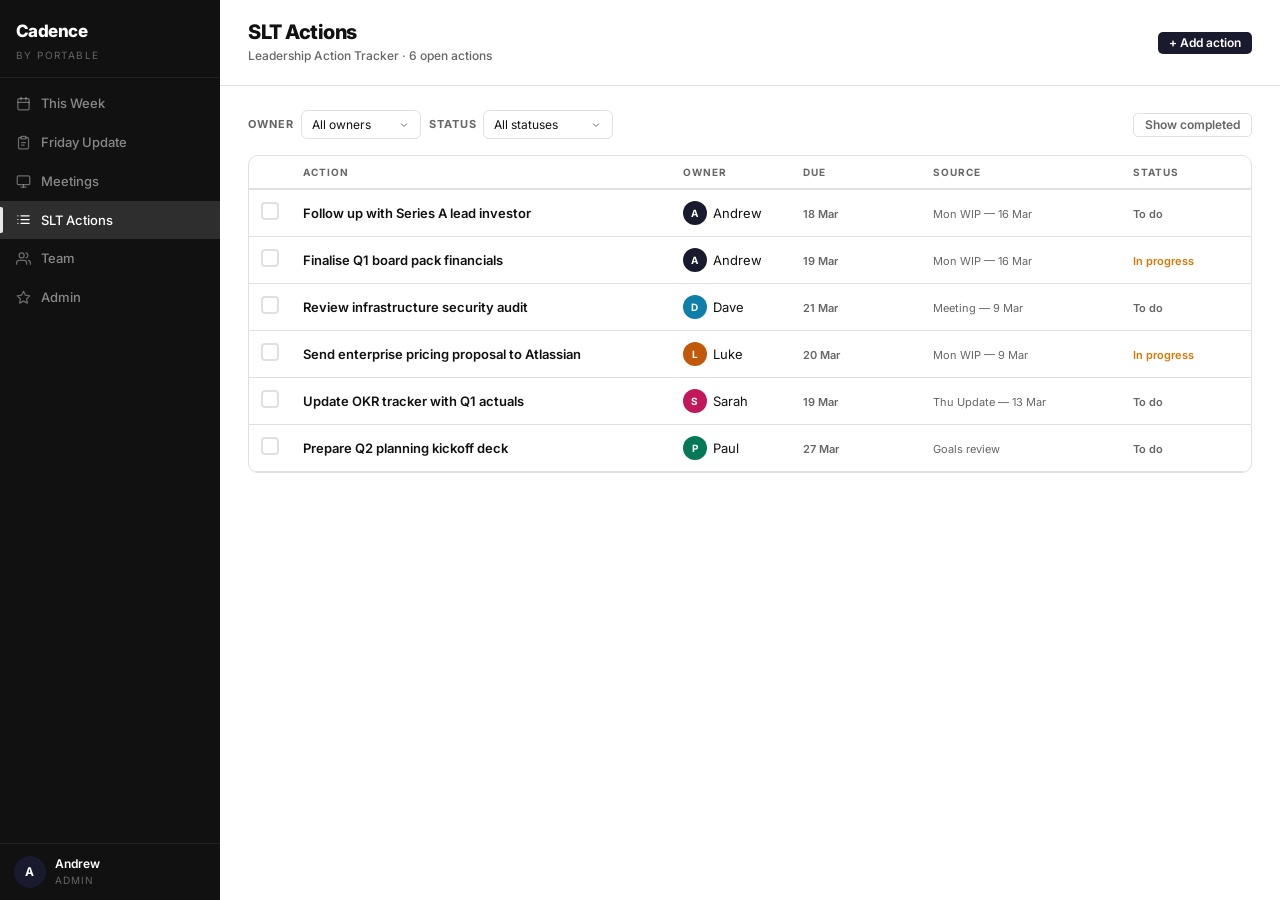
==== actions.html @ b06bafb5 "Initial commit — Cadence by Portable prototype Navigation, This Week, Friday Update, Meetings, SLT A" ====
<!DOCTYPE html>
<html lang="en">
<head>
  <meta charset="UTF-8">
  <meta name="viewport" content="width=device-width, initial-scale=1.0">
  <title>SLT Actions — Cadence</title>
  <link rel="stylesheet" href="styles.css">
</head>
<body>
<div class="app">
  <main class="main-content">
    <div class="page-header">
      <div>
        <h1>SLT Actions</h1>
        <div class="header-sub" id="actions-header-sub">Leadership Action Tracker &nbsp;·&nbsp; 6 open actions</div>
      </div>
      <div class="flex items-center gap-8">
        <button class="btn btn-primary btn-sm" onclick="openModal('add-action-modal')">+ Add action</button>
      </div>
    </div>

    <div class="page-body">

      <!-- Filters -->
      <div class="flex items-center gap-8 mb-16">
        <div class="flex items-center gap-6">
          <span style="font-size:11px;font-weight:700;text-transform:uppercase;letter-spacing:.1em;color:var(--mid)">Owner</span>
          <select class="form-input form-select form-input-sm" id="filter-owner" onchange="applyFilters()" style="width:auto;min-width:120px">
            <option value="">All owners</option>
            <option>Andrew</option>
            <option>Luke</option>
            <option>Dave</option>
            <option>Sarah</option>
            <option>Paul</option>
          </select>
        </div>
        <div class="flex items-center gap-6">
          <span style="font-size:11px;font-weight:700;text-transform:uppercase;letter-spacing:.1em;color:var(--mid)">Status</span>
          <select class="form-input form-select form-input-sm" id="filter-status" onchange="applyFilters()" style="width:auto;min-width:130px">
            <option value="">All statuses</option>
            <option value="todo">To do</option>
            <option value="progress">In progress</option>
            <option value="done">Done</option>
          </select>
        </div>
        <div style="flex:1"></div>
        <button class="btn btn-ghost btn-sm" id="btn-show-done" onclick="toggleShowDone()">Show completed</button>
      </div>

      <!-- Actions table -->
      <div class="card" style="padding:0;overflow:hidden">
        <table class="action-table" id="actions-table">
          <thead>
            <tr>
              <th style="width:4%"></th>
              <th style="width:38%">Action</th>
              <th style="width:12%">Owner</th>
              <th style="width:13%">Due</th>
              <th style="width:20%">Source</th>
              <th style="width:13%">Status</th>
            </tr>
          </thead>
          <tbody id="actions-tbody">
          </tbody>
        </table>
      </div>

    </div>
  </main>
</div>

<!-- Add action modal -->
<div class="modal-overlay" id="add-action-modal">
  <div class="modal">
    <div class="modal-header">
      <div><h2>Add action</h2></div>
      <button class="modal-close" onclick="closeModal('add-action-modal')">×</button>
    </div>
    <div class="modal-body">
      <div class="form-group">
        <label class="form-label">Action</label>
        <input type="text" class="form-input" id="new-action-title" placeholder="What needs to be done?">
      </div>
      <div class="flex gap-12">
        <div class="form-group flex-1">
          <label class="form-label">Owner</label>
          <select class="form-input form-select" id="new-action-owner">
            <option>Andrew</option>
            <option>Luke</option>
            <option>Dave</option>
            <option>Sarah</option>
            <option>Paul</option>
          </select>
        </div>
        <div class="form-group flex-1">
          <label class="form-label">Due date</label>
          <input type="text" class="form-input" id="new-action-due" placeholder="e.g. 20 Mar">
        </div>
      </div>
      <div class="form-group mb-0">
        <label class="form-label">Source (optional)</label>
        <input type="text" class="form-input" id="new-action-source" placeholder="e.g. Mon WIP — 16 Mar, or leave blank">
      </div>
    </div>
    <div class="modal-footer">
      <button class="btn btn-ghost btn-sm" onclick="closeModal('add-action-modal')">Cancel</button>
      <button class="btn btn-primary btn-sm" onclick="addAction()">Add action</button>
    </div>
  </div>
</div>

<script src="nav.js"></script>
<script>

// ── DATA ──────────────────────────────────────────────────────
let ACTIONS = [
  { id: 1, title: 'Follow up with Series A lead investor',      owner: 'Andrew', due: '18 Mar', source: 'Mon WIP — 16 Mar',     status: 'todo' },
  { id: 2, title: 'Finalise Q1 board pack financials',          owner: 'Andrew', due: '19 Mar', source: 'Mon WIP — 16 Mar',     status: 'progress' },
  { id: 3, title: 'Review infrastructure security audit',       owner: 'Dave',   due: '21 Mar', source: 'Meeting — 9 Mar',      status: 'todo' },
  { id: 4, title: 'Send enterprise pricing proposal to Atlassian', owner: 'Luke', due: '20 Mar', source: 'Mon WIP — 9 Mar',   status: 'progress' },
  { id: 5, title: 'Update OKR tracker with Q1 actuals',         owner: 'Sarah',  due: '19 Mar', source: 'Thu Update — 13 Mar',  status: 'todo' },
  { id: 6, title: 'Prepare Q2 planning kickoff deck',           owner: 'Paul',   due: '27 Mar', source: 'Goals review',         status: 'todo' },
  { id: 7, title: 'Complete sprint planning documentation',     owner: 'Dave',   due: '14 Mar', source: 'Mon WIP — 9 Mar',      status: 'done' },
  { id: 8, title: 'Send investor update email',                 owner: 'Andrew', due: '13 Mar', source: 'Mon WIP — 9 Mar',      status: 'done' },
];
let nextId = 9;
let showDone = false;

// ── RENDER ────────────────────────────────────────────────────
function renderActions() {
  const ownerFilter  = document.getElementById('filter-owner').value;
  const statusFilter = document.getElementById('filter-status').value;

  const rows = ACTIONS.filter(a => {
    if (!showDone && a.status === 'done') return false;
    if (ownerFilter  && a.owner !== ownerFilter)   return false;
    if (statusFilter && a.status !== statusFilter) return false;
    return true;
  });

  const tbody = document.getElementById('actions-tbody');
  if (rows.length === 0) {
    tbody.innerHTML = `<tr><td colspan="5" style="padding:28px;text-align:center;color:var(--mid);font-size:13px">No actions match your filters.</td></tr>`;
    return;
  }

  tbody.innerHTML = rows.map(a => {
    const isDone  = a.status === 'done';
    const isOverdue = !isDone && isOverdueDate(a.due);
    const statusLabel = a.status === 'progress' ? 'In progress' : isDone ? 'Done' : 'To do';
    const statusClass = a.status === 'progress' ? 'at-inprogress' : isDone ? 'at-done' : 'at-todo';
    return `<tr class="${isDone ? 'at-row-done' : ''}" id="arow-${a.id}">
      <td style="text-align:center">
        <button class="action-check-btn${isDone ? ' checked' : ''}" onclick="completeAction(${a.id})" title="${isDone ? 'Mark as open' : 'Mark as done'}">
          ${isDone ? '<svg width="11" height="11" viewBox="0 0 24 24" fill="none" stroke="currentColor" stroke-width="3"><polyline points="20 6 9 17 4 12"/></svg>' : ''}
        </button>
      </td>
      <td><span class="at-action${isDone ? ' at-done-text' : ''}">${a.title}</span></td>
      <td><div class="flex items-center gap-6"><div class="avatar avatar-sm avatar-${a.owner.toLowerCase()}">${a.owner[0]}</div><span style="font-size:13px">${a.owner}</span></div></td>
      <td><span class="at-due${isOverdue ? ' overdue' : ''}">${a.due}</span></td>
      <td><span class="at-source">${a.source || '—'}</span></td>
      <td><span class="at-status ${statusClass}">${statusLabel}</span></td>
    </tr>`;
  }).join('');

  const openCount = ACTIONS.filter(a => a.status !== 'done').length;
  document.getElementById('actions-header-sub').textContent = `Leadership Action Tracker · ${openCount} open action${openCount === 1 ? '' : 's'}`;
}

function isOverdueDate(due) {
  if (!due) return false;
  const months = { Jan:0,Feb:1,Mar:2,Apr:3,May:4,Jun:5,Jul:6,Aug:7,Sep:8,Oct:9,Nov:10,Dec:11 };
  const parts = due.trim().split(' ');
  if (parts.length < 2) return false;
  const d = parseInt(parts[0]);
  const m = months[parts[1]];
  if (isNaN(d) || m === undefined) return false;
  const today = new Date(2026, 2, 16); // hardcoded demo date
  const dueDate = new Date(2026, m, d);
  return dueDate < today;
}

function completeAction(id) {
  const a = ACTIONS.find(x => x.id === id);
  if (!a) return;
  a.status = a.status === 'done' ? 'todo' : 'done';
  renderActions();
}

function applyFilters() { renderActions(); }

function toggleShowDone() {
  showDone = !showDone;
  const btn = document.getElementById('btn-show-done');
  btn.textContent = showDone ? 'Hide completed' : 'Show completed';
  renderActions();
}

function addAction() {
  const title  = document.getElementById('new-action-title').value.trim();
  const owner  = document.getElementById('new-action-owner').value;
  const due    = document.getElementById('new-action-due').value.trim();
  const source = document.getElementById('new-action-source').value.trim();
  if (!title) return;
  ACTIONS.unshift({ id: nextId++, title, owner, due: due || '—', source, status: 'todo' });
  closeModal('add-action-modal');
  document.getElementById('new-action-title').value = '';
  document.getElementById('new-action-due').value = '';
  document.getElementById('new-action-source').value = '';
  renderActions();
}

// Init
renderActions();

</script>
</body>
</html>
---- styles.css ----
/* ============================================================
   Cadence — Portable Leadership Tool
   Design System: Portable Brand
   ============================================================ */

@import url('https://fonts.googleapis.com/css2?family=Inter:ital,opsz,wght@0,14..32,300;0,14..32,400;0,14..32,500;0,14..32,600;0,14..32,700;0,14..32,800;0,14..32,900;1,14..32,400&family=Space+Mono:wght@400;700&display=swap');

/* ========================
   1. VARIABLES
   ======================== */
:root {
  /* Monochromatic palette (v1.1) */
  --black:      #111111;
  --dark:       #222222;
  --mid:        #666666;
  --light:      #999999;
  --border:     #E0E0E0;
  --bg:         #F7F7F7;
  --white:      #FFFFFF;
  --accent:     #1A1A2E;
  --green:      #2D6A4F;
  --red:        #C0392B;

  /* Legacy aliases for compatibility */
  --purple:     #1A1A2E;
  --purple-mid: #F0F0F0;
  --lime:       #E8E8E8;
  --lime-light: #F7F7F7;
  --card-bg:    #FFFFFF;
  --tag-bg:     #F2F2F2;

  --sidebar-w:  220px;
  --radius:     10px;
  --radius-sm:  6px;
  --shadow:     0 1px 3px rgba(0,0,0,0.07), 0 1px 2px rgba(0,0,0,0.04);
  --shadow-md:  0 4px 16px rgba(0,0,0,0.12);
}

/* ========================
   2. RESET & BASE
   ======================== */
*, *::before, *::after { box-sizing: border-box; margin: 0; padding: 0; }
html { font-size: 14px; }
body {
  font-family: 'Inter', -apple-system, BlinkMacSystemFont, sans-serif;
  color: var(--black);
  background: #FFFFFF;
  line-height: 1.6;
  -webkit-font-smoothing: antialiased;
}
a { color: inherit; text-decoration: none; }
button { cursor: pointer; font-family: inherit; border: none; background: none; }
input, textarea, select { font-family: inherit; font-size: inherit; }
ul, ol { list-style: none; }

/* ========================
   3. APP LAYOUT
   ======================== */
.app {
  display: flex;
  min-height: 100vh;
}
.main-content {
  flex: 1;
  margin-left: var(--sidebar-w);
  min-height: 100vh;
  display: flex;
  flex-direction: column;
}
.page-header {
  background: var(--white);
  border-bottom: 1px solid var(--border);
  padding: 20px 28px;
  display: flex;
  align-items: center;
  justify-content: space-between;
  gap: 16px;
  flex-wrap: wrap;
  position: sticky;
  top: 0;
  z-index: 100;
}
.page-header h1 {
  font-size: 20px;
  font-weight: 800;
  letter-spacing: -0.025em;
  color: var(--black);
  line-height: 1.2;
}
.page-header .header-sub {
  font-size: 12px;
  color: var(--mid);
  font-weight: 500;
  margin-top: 2px;
}
.page-body {
  padding: 24px 28px;
  flex: 1;
}

/* ========================
   4. SIDEBAR NAV
   ======================== */
.sidebar {
  width: var(--sidebar-w);
  background: var(--black);
  position: fixed;
  top: 0;
  left: 0;
  height: 100vh;
  display: flex;
  flex-direction: column;
  z-index: 200;
  overflow-y: auto;
}
.sidebar-brand {
  padding: 18px 16px 14px;
  border-bottom: 1px solid rgba(255,255,255,0.07);
}
.sidebar-brand .brand-name {
  font-size: 17px;
  font-weight: 800;
  color: var(--white);
  letter-spacing: -0.03em;
}
.sidebar-brand .brand-by {
  font-size: 10px;
  color: rgba(255,255,255,0.35);
  text-transform: uppercase;
  letter-spacing: 0.14em;
  margin-top: 2px;
}
.nav-group {
  flex: 1;
  padding: 6px 0;
}
.nav-item {
  display: flex;
  align-items: center;
  gap: 10px;
  padding: 9px 16px;
  color: rgba(255,255,255,0.5);
  font-size: 13px;
  font-weight: 500;
  transition: all 0.12s;
  position: relative;
}
.nav-item:hover {
  color: rgba(255,255,255,0.9);
  background: rgba(255,255,255,0.05);
}
.nav-item.active {
  color: var(--white);
  background: rgba(255,255,255,0.12);
}
.nav-item.active::before {
  content: '';
  position: absolute;
  left: 0;
  top: 6px;
  bottom: 6px;
  width: 3px;
  background: var(--lime);
  border-radius: 0 2px 2px 0;
}
.nav-item svg {
  width: 15px;
  height: 15px;
  flex-shrink: 0;
  opacity: 0.75;
}
.nav-item.active svg { opacity: 1; }
.nav-item .nav-label { flex: 1; }
.nav-divider {
  height: 1px;
  background: rgba(255,255,255,0.07);
  margin: 6px 16px;
}
.sidebar-footer {
  padding: 12px 14px;
  border-top: 1px solid rgba(255,255,255,0.07);
}
.user-chip {
  display: flex;
  align-items: center;
  gap: 9px;
}
.user-chip .name {
  font-size: 12px;
  font-weight: 600;
  color: var(--white);
  line-height: 1.3;
}
.user-chip .role {
  font-size: 10px;
  color: rgba(255,255,255,0.35);
  text-transform: uppercase;
  letter-spacing: 0.1em;
}

/* ========================
   5. BOTTOM NAV (mobile)
   ======================== */
.bottom-nav {
  display: none;
  position: fixed;
  bottom: 0;
  left: 0;
  right: 0;
  height: 62px;
  background: var(--black);
  border-top: 1px solid rgba(255,255,255,0.08);
  z-index: 200;
}
.bottom-nav-inner {
  display: flex;
  height: 100%;
}
.bottom-nav-item {
  flex: 1;
  display: flex;
  flex-direction: column;
  align-items: center;
  justify-content: center;
  gap: 2px;
  color: rgba(255,255,255,0.4);
  font-size: 9px;
  font-weight: 700;
  letter-spacing: 0.06em;
  text-transform: uppercase;
  transition: color 0.12s;
}
.bottom-nav-item.active { color: var(--lime); }
.bottom-nav-item svg { width: 20px; height: 20px; }

/* ========================
   6. AVATARS
   ======================== */
.avatar {
  width: 32px;
  height: 32px;
  border-radius: 50%;
  display: flex;
  align-items: center;
  justify-content: center;
  font-size: 12px;
  font-weight: 700;
  color: var(--white);
  flex-shrink: 0;
  letter-spacing: 0.02em;
}
.avatar-sm { width: 24px; height: 24px; font-size: 10px; }
.avatar-lg { width: 40px; height: 40px; font-size: 15px; }
.avatar-andrew { background: var(--purple); }
.avatar-luke    { background: #C2590A; }
.avatar-dave    { background: #0E7FA8; }
.avatar-sarah   { background: #C2185B; }
.avatar-paul    { background: #047857; }

/* ========================
   7. TAGS & BADGES
   ======================== */
.tag {
  display: inline-flex;
  align-items: center;
  gap: 3px;
  padding: 2px 8px;
  border-radius: 20px;
  font-size: 10px;
  font-weight: 700;
  letter-spacing: 0.07em;
  text-transform: uppercase;
  white-space: nowrap;
}
.tag-default  { background: var(--tag-bg); color: var(--mid); }
.tag-purple   { background: var(--purple-mid); color: var(--purple); }
.tag-lime     { background: var(--lime-light); color: #1a5c00; }
.tag-amber    { background: #FEF3C7; color: #92400E; }
.tag-red      { background: #FEE2E2; color: #991B1B; }
.tag-teal     { background: #ECFEFF; color: #155E75; }

.status-dot {
  width: 6px; height: 6px;
  border-radius: 50%;
  display: inline-block;
}
.status-dot.todo      { background: #CCCCCC; }
.status-dot.progress  { background: var(--purple); }
.status-dot.done      { background: #4ade80; }

/* ========================
   8. BUTTONS
   ======================== */
.btn {
  display: inline-flex;
  align-items: center;
  gap: 6px;
  padding: 8px 14px;
  border-radius: 6px;
  font-size: 13px;
  font-weight: 600;
  transition: all 0.12s;
  line-height: 1;
  white-space: nowrap;
  border: none;
}
.btn-primary  { background: var(--purple); color: var(--white); }
.btn-primary:hover { background: #000000; }
.btn-secondary { background: var(--purple-mid); color: var(--purple); }
.btn-secondary:hover { background: #DDDDDD; }
.btn-ghost { background: transparent; color: var(--mid); border: 1px solid var(--border); }
.btn-ghost:hover { border-color: var(--purple); color: var(--purple); }
.btn-lime { background: var(--lime); color: var(--black); font-weight: 700; }
.btn-lime:hover { background: #A8E040; }
.btn-danger { background: #FEE2E2; color: #991B1B; }
.btn-danger:hover { background: #FECACA; }
.btn-sm { padding: 5px 11px; font-size: 12px; border-radius: 5px; }
.btn-xs { padding: 3px 8px; font-size: 10px; border-radius: 4px; letter-spacing: 0.03em; }

/* ========================
   9. PROGRESS BARS
   ======================== */
.progress-track {
  height: 5px;
  background: var(--border);
  border-radius: 3px;
  overflow: hidden;
}
.progress-fill {
  height: 100%;
  border-radius: 3px;
  background: var(--purple);
  transition: width 0.3s ease;
}
.progress-fill.green { background: #4ade80; }
.progress-fill.lime  { background: var(--lime); }

/* ========================
   10. CARDS
   ======================== */
.card {
  background: var(--card-bg);
  border: 1px solid var(--border);
  border-radius: var(--radius);
  padding: 16px;
}
.card-sm { padding: 12px 16px; }
.card-accent-purple { border-left: 3px solid var(--purple); }
.card-accent-lime   { border-left: 3px solid var(--lime); }
.card-dark { background: var(--black); border-color: transparent; color: var(--white); }
.card-muted { background: var(--bg); }

/* ========================
   11. TABS
   ======================== */
.tabs {
  display: flex;
  border-bottom: 1px solid var(--border);
  margin-bottom: 20px;
  gap: 0;
}
.tab-btn {
  padding: 10px 16px;
  font-size: 13px;
  font-weight: 600;
  color: var(--mid);
  background: none;
  border: none;
  border-bottom: 2px solid transparent;
  margin-bottom: -1px;
  cursor: pointer;
  transition: all 0.12s;
}
.tab-btn:hover { color: var(--black); }
.tab-btn.active { color: var(--purple); border-bottom-color: var(--purple); }
.tab-panel { display: none; }
.tab-panel.active { display: block; }

/* ========================
   12. MODALS
   ======================== */
.modal-overlay {
  display: none;
  position: fixed;
  inset: 0;
  background: rgba(0,0,0,0.4);
  z-index: 500;
  align-items: center;
  justify-content: center;
  padding: 20px;
}
.modal-overlay.open { display: flex; }
.modal {
  background: var(--white);
  border-radius: 12px;
  max-width: 560px;
  width: 100%;
  max-height: 82vh;
  overflow-y: auto;
  box-shadow: var(--shadow-md);
}
.modal-header {
  padding: 20px 20px 16px;
  border-bottom: 1px solid var(--border);
  display: flex;
  align-items: flex-start;
  justify-content: space-between;
  gap: 12px;
}
.modal-header h2 { font-size: 16px; font-weight: 800; letter-spacing: -0.01em; }
.modal-header .modal-sub { font-size: 12px; color: var(--mid); margin-top: 3px; }
.modal-body { padding: 20px; }
.modal-footer {
  padding: 14px 20px;
  border-top: 1px solid var(--border);
  display: flex;
  justify-content: flex-end;
  gap: 8px;
}
.modal-close {
  font-size: 20px;
  color: var(--mid);
  line-height: 1;
  padding: 0 2px;
  flex-shrink: 0;
  margin-top: -2px;
}
.modal-close:hover { color: var(--black); }

/* ========================
   13. FORMS
   ======================== */
.form-group { margin-bottom: 14px; }
.form-label {
  display: block;
  font-size: 11px;
  font-weight: 700;
  color: var(--mid);
  text-transform: uppercase;
  letter-spacing: 0.1em;
  margin-bottom: 5px;
}
.form-input {
  width: 100%;
  padding: 8px 12px;
  border: 1px solid var(--border);
  border-radius: 6px;
  font-size: 13px;
  color: var(--black);
  background: var(--white);
  transition: border-color 0.12s;
  outline: none;
}
.form-input:focus { border-color: var(--purple); box-shadow: 0 0 0 3px rgba(0,0,0,0.06); }
.form-input-sm { padding: 6px 10px; font-size: 12px; }
textarea.form-input { resize: vertical; min-height: 70px; }
.form-select { appearance: none; background-image: url("data:image/svg+xml,%3Csvg xmlns='http://www.w3.org/2000/svg' width='12' height='12' viewBox='0 0 24 24' fill='none' stroke='%236B6586' stroke-width='2'%3E%3Cpolyline points='6 9 12 15 18 9'%3E%3C/polyline%3E%3C/svg%3E"); background-repeat: no-repeat; background-position: right 10px center; padding-right: 32px; }

/* ========================
   14. TASK CARDS (WIP)
   ======================== */
.task-card {
  background: var(--white);
  border: 1px solid var(--border);
  border-radius: 8px;
  padding: 10px 12px;
  display: flex;
  align-items: flex-start;
  gap: 10px;
  transition: border-color 0.12s;
}
.task-card + .task-card { margin-top: 6px; }
.task-card:hover { border-color: #CCCCCC; }
.task-card.tier-1-card { border-left: 3px solid var(--purple); background: var(--white); }
.task-card.done-card { opacity: 0.6; }
.task-card.done-card .task-title { text-decoration: line-through; color: var(--mid); }

.status-btn {
  flex-shrink: 0;
  width: 20px;
  height: 20px;
  border-radius: 50%;
  border: 2px solid var(--border);
  background: transparent;
  cursor: pointer;
  display: flex;
  align-items: center;
  justify-content: center;
  margin-top: 1px;
  transition: all 0.15s;
}
.status-btn.todo  { border-color: #CCCCCC; }
.status-btn.progress { border-color: var(--purple); background: var(--purple-mid); }
.status-btn.progress::after { content:''; width:6px; height:6px; border-radius:50%; background:var(--purple); }
.status-btn.done { border-color: #4ade80; background: #4ade80; }
.status-btn.done::after { content:''; display:block; width:10px; height:6px; border-left:2.5px solid #1a5c00; border-bottom:2.5px solid #1a5c00; transform: rotate(-45deg) translate(1px,-1px); }

.task-body { flex: 1; min-width: 0; }
.task-title { font-size: 13px; font-weight: 600; color: var(--black); line-height: 1.35; margin-bottom: 4px; }
.task-meta { display: flex; align-items: center; gap: 6px; flex-wrap: wrap; }
.goal-link { font-size: 11px; color: var(--purple); font-weight: 500; }
.goal-link::before { content: '↳ '; opacity: 0.55; }

/* ========================
   15. PERSON SECTIONS (WIP / Friday)
   ======================== */
.person-section {
  background: var(--white);
  border: 1px solid var(--border);
  border-radius: var(--radius);
  margin-bottom: 16px;
  overflow: hidden;
}
.person-section.overloaded { border-color: #FCD34D; }
.person-header {
  display: flex;
  align-items: center;
  justify-content: space-between;
  padding: 13px 16px;
  border-bottom: 1px solid var(--border);
  gap: 12px;
  flex-wrap: wrap;
}
.person-identity { display: flex; align-items: center; gap: 10px; }
.person-name { font-size: 14px; font-weight: 700; }
.person-count { font-size: 11px; color: var(--mid); font-weight: 500; margin-top: 1px; }
.review-toggle {
  display: inline-flex;
  align-items: center;
  gap: 7px;
  font-size: 12px;
  font-weight: 600;
  color: var(--mid);
  padding: 5px 12px;
  border: 1px solid var(--border);
  border-radius: 20px;
  transition: all 0.15s;
}
.review-toggle:hover { border-color: var(--purple); color: var(--purple); }
.review-toggle.done { background: #F0FDF4; border-color: #86efac; color: #166534; }
.toggle-pip { width: 8px; height: 8px; border-radius: 50%; background: var(--border); transition: background 0.15s; }
.review-toggle.done .toggle-pip { background: #4ade80; }

.person-tier { padding: 12px 16px; }
.person-tier + .person-tier { border-top: 1px solid var(--border); }
.tier-label { margin-bottom: 10px; display: flex; align-items: center; gap: 8px; }
.tier-1-badge {
  display: inline-flex;
  align-items: center;
  gap: 4px;
  background: #FEF3C7;
  color: #92400E;
  font-size: 10px;
  font-weight: 700;
  letter-spacing: 0.09em;
  text-transform: uppercase;
  padding: 3px 9px;
  border-radius: 20px;
}
.tier-2-label { font-size: 10px; font-weight: 700; letter-spacing: 0.1em; text-transform: uppercase; color: var(--mid); }

.add-task-btn {
  display: inline-flex;
  align-items: center;
  gap: 5px;
  font-size: 12px;
  font-weight: 500;
  color: var(--mid);
  padding: 4px 0;
  margin-top: 8px;
  transition: color 0.12s;
}
.add-task-btn:hover { color: var(--purple); }
.add-task-form {
  display: none;
  margin-top: 8px;
  padding: 12px;
  background: var(--tag-bg);
  border-radius: 8px;
  gap: 8px;
  flex-direction: column;
}
.add-task-form.visible { display: flex; }

/* ========================
   16. ALERT BANNERS
   ======================== */
.alert-banner {
  display: flex;
  align-items: center;
  gap: 12px;
  padding: 12px 16px;
  border-radius: 8px;
  margin-bottom: 16px;
  flex-wrap: wrap;
}
.alert-overload {
  background: #FEF9EC;
  border: 1px solid #FCD34D;
}
.alert-overload .alert-text { font-size: 13px; font-weight: 600; color: #92400E; flex: 1; }
.alert-icon { font-size: 16px; flex-shrink: 0; }

.suggestion-strip {
  background: var(--purple-mid);
  border: 1px solid #DDDDDD;
  border-left: 3px solid var(--purple);
  border-radius: 8px;
  padding: 11px 16px;
  display: flex;
  align-items: center;
  justify-content: space-between;
  gap: 12px;
  margin-bottom: 20px;
  font-size: 13px;
  color: #444444;
  font-style: italic;
}

/* ========================
   17. GOAL CARDS
   ======================== */
.goal-card {
  background: var(--white);
  border: 1px solid var(--border);
  border-radius: var(--radius);
  padding: 16px;
  margin-bottom: 10px;
  transition: border-color 0.12s;
}
.goal-card:hover { border-color: #CCCCCC; }
.goal-card.highlighted {
  border-left: 3px solid var(--lime);
  background: #FAFAFA;
}
.goal-card-header {
  display: flex;
  align-items: flex-start;
  justify-content: space-between;
  gap: 12px;
  margin-bottom: 8px;
}
.goal-title { font-size: 15px; font-weight: 700; color: var(--black); line-height: 1.3; flex: 1; }
.goal-card.highlighted .goal-title::before { content: '★ '; color: #D97706; }
.goal-meta { display: flex; align-items: center; gap: 8px; flex-wrap: wrap; margin-bottom: 10px; }
.shift-badge {
  display: inline-flex;
  align-items: center;
  gap: 3px;
  font-size: 10px;
  font-weight: 700;
  letter-spacing: 0.05em;
  color: #C2410C;
  background: #FFF7ED;
  padding: 2px 8px;
  border-radius: 20px;
}
.goal-progress-row {
  display: flex;
  align-items: center;
  justify-content: space-between;
  font-size: 11px;
  color: var(--mid);
  margin-bottom: 5px;
  font-weight: 500;
}
.goal-add-task-link {
  background: none; border: none; padding: 0; cursor: pointer;
  font-size: 11px; font-weight: 600; color: var(--purple);
  opacity: 0; transition: opacity 0.15s;
}
.goal-card:hover .goal-add-task-link { opacity: 1; }
.goal-task-add { padding: 0 0 4px; }

/* Scope option buttons (radio style) in modals */
.scope-opt {
  display: inline-flex; align-items: center; gap: 6px;
  padding: 6px 12px; border-radius: 6px;
  border: 1px solid var(--border); cursor: pointer;
  font-size: 12px; font-weight: 600; color: var(--mid);
  transition: border-color 0.15s, color 0.15s;
}
.scope-opt input[type="radio"] { display: none; }
.scope-opt:hover { border-color: var(--purple); color: var(--purple); }
.scope-opt.active { border-color: var(--purple); background: var(--purple-mid); color: var(--purple); }

.goal-footer {
  display: flex;
  align-items: center;
  justify-content: space-between;
  margin-top: 12px;
  padding-top: 10px;
  border-top: 1px solid var(--border);
}

/* ========================
   18. CHECK-IN CARDS
   ======================== */
.checkin-card {
  background: var(--white);
  border: 1px solid var(--border);
  border-radius: var(--radius);
  margin-bottom: 10px;
  overflow: hidden;
}
.checkin-card-header {
  display: flex;
  align-items: center;
  justify-content: space-between;
  padding: 13px 16px;
  cursor: pointer;
  user-select: none;
  gap: 12px;
}
.checkin-card-header:hover { background: var(--bg); }
.submitted-badge { display: flex; align-items: center; gap: 5px; font-size: 11px; font-weight: 700; }
.submitted-badge.yes { color: #166534; }
.submitted-badge.no  { color: var(--mid); }
.chevron { transition: transform 0.2s; font-size: 14px; color: var(--mid); }
.chevron.open { transform: rotate(90deg); }
.checkin-body {
  display: none;
  padding: 4px 16px 16px;
}
.checkin-body.expanded { display: block; }
.checkin-section-label {
  font-size: 10px;
  font-weight: 700;
  text-transform: uppercase;
  letter-spacing: 0.1em;
  color: var(--mid);
  margin: 14px 0 8px;
}
.checkin-item {
  display: flex;
  align-items: flex-start;
  justify-content: space-between;
  gap: 10px;
  padding: 8px 10px;
  border-radius: 6px;
  margin-bottom: 4px;
}
.checkin-item.win-item { background: #F0FDF4; }
.checkin-item.challenge-item { background: #FFFBEB; }
.checkin-item-text { font-size: 13px; line-height: 1.5; flex: 1; color: var(--black); }
.checkin-item-actions { display: flex; gap: 4px; flex-shrink: 0; }
.comment-thread {
  margin: 4px 0 8px 10px;
  padding: 8px 12px;
  background: var(--purple-mid);
  border-radius: 6px;
  font-size: 12px;
}
.comment-row { display: flex; gap: 7px; margin-bottom: 5px; }
.comment-row:last-child { margin-bottom: 0; }
.comment-author { font-weight: 700; color: var(--purple); flex-shrink: 0; }
.comment-text { color: #444444; line-height: 1.5; }
.question-item {
  padding: 9px 12px;
  background: var(--tag-bg);
  border-radius: 6px;
  margin-bottom: 6px;
  font-size: 13px;
}
.question-target { font-size: 11px; font-weight: 700; color: var(--purple); margin-bottom: 3px; }
.question-answer { font-size: 12px; color: #444444; font-style: italic; margin-top: 5px; padding-top: 5px; border-top: 1px solid #DDDDDD; }

/* ========================
   19. DASHBOARD
   ======================== */
.dash-grid {
  display: grid;
  grid-template-columns: repeat(3, 1fr);
  gap: 14px;
  margin-bottom: 24px;
}
.stat-card {
  background: var(--white);
  border: 1px solid var(--border);
  border-radius: var(--radius);
  padding: 18px 20px;
}
.stat-number {
  font-family: 'Space Mono', monospace;
  font-size: 30px;
  font-weight: 700;
  color: var(--black);
  line-height: 1;
  margin-bottom: 4px;
}
.stat-number.purple { color: var(--purple); }
.stat-number.green  { color: #166534; }
.stat-label { font-size: 11px; font-weight: 700; text-transform: uppercase; letter-spacing: 0.1em; color: var(--mid); }
.quick-actions { display: flex; gap: 10px; flex-wrap: wrap; margin-bottom: 24px; }
.quick-action-card {
  flex: 1;
  min-width: 200px;
  background: var(--white);
  border: 1px solid var(--border);
  border-radius: var(--radius);
  padding: 16px;
  transition: border-color 0.12s, box-shadow 0.12s;
  cursor: pointer;
  text-align: left;
}
.quick-action-card:hover { border-color: var(--purple); box-shadow: var(--shadow); }
.quick-action-icon { font-size: 22px; margin-bottom: 8px; }
.quick-action-title { font-size: 14px; font-weight: 700; color: var(--black); margin-bottom: 3px; }
.quick-action-sub { font-size: 12px; color: var(--mid); }
.section-heading {
  font-size: 10px;
  font-weight: 700;
  text-transform: uppercase;
  letter-spacing: 0.14em;
  color: var(--mid);
  margin-bottom: 12px;
}

/* ========================
   20. FRIDAY / COMPLETION
   ======================== */
.completion-grid {
  display: grid;
  grid-template-columns: repeat(auto-fill, minmax(200px, 1fr));
  gap: 12px;
  margin-bottom: 24px;
}
.completion-card {
  background: var(--white);
  border: 1px solid var(--border);
  border-radius: 8px;
  padding: 14px 16px;
  display: flex;
  align-items: center;
  gap: 12px;
}
.completion-fraction {
  font-family: 'Space Mono', monospace;
  font-size: 22px;
  font-weight: 700;
  color: var(--black);
  line-height: 1;
}
.completion-info .c-name { font-size: 13px; font-weight: 700; margin-bottom: 1px; }
.completion-info .c-pct { font-size: 11px; color: var(--mid); }
.incomplete-task {
  display: flex;
  align-items: center;
  justify-content: space-between;
  gap: 10px;
  padding: 9px 12px;
  background: #FFFBEB;
  border: 1px solid #FDE68A;
  border-radius: 6px;
  margin-bottom: 6px;
}
.incomplete-task .t-name { font-size: 13px; font-weight: 600; flex: 1; }

/* ========================
   21. TEAM VIEW
   ======================== */
.team-grid {
  display: grid;
  grid-template-columns: repeat(auto-fill, minmax(280px, 1fr));
  gap: 14px;
}
.team-card {
  background: var(--white);
  border: 1px solid var(--border);
  border-radius: var(--radius);
  padding: 18px;
}
.team-card-header { display: flex; align-items: center; gap: 12px; margin-bottom: 14px; }
.team-member-name { font-size: 15px; font-weight: 700; }
.team-member-role { font-size: 11px; color: var(--mid); margin-top: 1px; }
.team-stat-row { display: flex; gap: 20px; margin-bottom: 12px; }
.team-stat { flex: 1; }
.team-stat-val { font-family: 'Space Mono', monospace; font-size: 20px; font-weight: 700; color: var(--black); }
.team-stat-key { font-size: 10px; font-weight: 700; text-transform: uppercase; letter-spacing: 0.08em; color: var(--mid); }

/* ========================
   22. ADMIN
   ======================== */
.admin-table { width: 100%; border-collapse: collapse; }
.admin-table th {
  text-align: left;
  font-size: 10px;
  font-weight: 700;
  text-transform: uppercase;
  letter-spacing: 0.1em;
  color: var(--mid);
  padding: 8px 12px;
  background: var(--bg);
  border-bottom: 1px solid var(--border);
}
.admin-table td {
  padding: 12px 12px;
  border-bottom: 1px solid var(--border);
  font-size: 13px;
  vertical-align: middle;
}
.admin-table tr:last-child td { border-bottom: none; }
.admin-table tr:hover td { background: var(--bg); }

/* ========================
   23. VIEW TOGGLE
   ======================== */
.view-toggle {
  display: inline-flex;
  background: var(--tag-bg);
  border-radius: 8px;
  padding: 3px;
  gap: 2px;
}
.vt-btn {
  padding: 5px 12px;
  font-size: 12px;
  font-weight: 600;
  border-radius: 6px;
  color: var(--mid);
  cursor: pointer;
  transition: all 0.12s;
}
.vt-btn.active { background: var(--white); color: var(--purple); box-shadow: 0 1px 3px rgba(0,0,0,0.1); }

/* ========================
   24. UTILITIES
   ======================== */
.flex         { display: flex; }
.flex-col     { flex-direction: column; }
.items-center { align-items: center; }
.items-start  { align-items: flex-start; }
.justify-between { justify-content: space-between; }
.justify-end  { justify-content: flex-end; }
.flex-wrap    { flex-wrap: wrap; }
.flex-1       { flex: 1; }
.gap-4  { gap: 4px; }
.gap-6  { gap: 6px; }
.gap-8  { gap: 8px; }
.gap-10 { gap: 10px; }
.gap-12 { gap: 12px; }
.gap-16 { gap: 16px; }
.mt-4   { margin-top: 4px; }
.mt-8   { margin-top: 8px; }
.mt-12  { margin-top: 12px; }
.mt-16  { margin-top: 16px; }
.mt-20  { margin-top: 20px; }
.mt-24  { margin-top: 24px; }
.mb-4   { margin-bottom: 4px; }
.mb-8   { margin-bottom: 8px; }
.mb-12  { margin-bottom: 12px; }
.mb-16  { margin-bottom: 16px; }
.mb-20  { margin-bottom: 20px; }
.mb-24  { margin-bottom: 24px; }
.text-mid    { color: var(--mid); }
.text-purple { color: var(--purple); }
.text-green  { color: #166534; }
.text-amber  { color: #D97706; }
.text-sm  { font-size: 12px; }
.text-xs  { font-size: 11px; }
.text-xxs { font-size: 10px; }
.font-700 { font-weight: 700; }
.font-600 { font-weight: 600; }
.mono     { font-family: 'Space Mono', monospace; }
.italic   { font-style: italic; }
.uppercase { text-transform: uppercase; }
.truncate { overflow: hidden; text-overflow: ellipsis; white-space: nowrap; }
.w-full   { width: 100%; }
.hidden   { display: none !important; }
.divider  { height: 1px; background: var(--border); margin: 16px 0; }

/* ========================
   25. RESPONSIVE
   ======================== */
@media (max-width: 768px) {
  .sidebar     { display: none; }
  .main-content { margin-left: 0; padding-bottom: 72px; }
  .bottom-nav  { display: block; }
  .page-header { padding: 14px 16px; }
  .page-body   { padding: 16px; }
  .dash-grid   { grid-template-columns: 1fr 1fr; }
  .team-grid   { grid-template-columns: 1fr; }
  .completion-grid { grid-template-columns: 1fr 1fr; }
}
@media (max-width: 480px) {
  .dash-grid   { grid-template-columns: 1fr; }
  .completion-grid { grid-template-columns: 1fr; }
  .page-header { flex-direction: column; align-items: flex-start; }
}

/* ========================
   26. ENTRY LIST (My Entry form)
   ======================== */
.entry-list { display: flex; flex-direction: column; }
.entry-row {
  display: flex;
  align-items: flex-start;
  gap: 8px;
  padding: 6px 0;
  border-bottom: 1px solid var(--border);
}
.entry-row:last-child { border-bottom: none; }
.entry-bullet { color: var(--mid); font-size: 15px; flex-shrink: 0; line-height: 1.5; user-select: none; }
.entry-input {
  flex: 1;
  border: none;
  outline: none;
  font-size: 13px;
  color: var(--black);
  padding: 2px 0;
  background: transparent;
  font-family: inherit;
  line-height: 1.5;
}
.entry-input::placeholder { color: #CCCCCC; font-style: italic; }
.entry-text {
  flex: 1;
  font-size: 13px;
  color: var(--black);
  cursor: text;
  padding: 2px 0;
  line-height: 1.5;
}
.entry-text:hover { color: var(--purple); }
.entry-remove { color: #DDDDDD; font-size: 16px; line-height: 1; padding: 2px 3px; flex-shrink: 0; transition: color 0.12s; }
.entry-remove:hover { color: #991B1B; }

/* ========================
   27. CLEAN CHECK-IN ITEMS (Team View)
   ======================== */
.ci-section { margin-bottom: 12px; }
.ci-section-label {
  font-size: 10px;
  font-weight: 700;
  text-transform: uppercase;
  letter-spacing: 0.1em;
  color: var(--mid);
  margin-bottom: 6px;
}
.ci-item {
  display: flex;
  align-items: flex-start;
  justify-content: space-between;
  gap: 10px;
  padding: 7px 0;
  border-bottom: 1px solid var(--border);
}
.ci-item:last-child { border-bottom: none; }
.ci-item-text { flex: 1; font-size: 13px; color: var(--black); line-height: 1.5; }
.ci-item-text::before { content: '• '; color: var(--mid); }
.ci-item-actions { display: flex; align-items: center; gap: 6px; flex-shrink: 0; padding-top: 1px; }
.comment-link {
  font-size: 11px;
  color: var(--mid);
  cursor: pointer;
  transition: color 0.12s;
  white-space: nowrap;
  display: inline-flex;
  align-items: center;
  gap: 3px;
}
.comment-link:hover { color: var(--purple); }
.comment-link.has-comments { color: var(--purple); font-weight: 600; }
.ci-convert-btn {
  font-size: 10px;
  font-weight: 700;
  letter-spacing: 0.04em;
  padding: 2px 7px;
  border-radius: 4px;
  cursor: pointer;
  border: 1px solid var(--border);
  color: var(--mid);
  white-space: nowrap;
  transition: all 0.12s;
  background: none;
}
.ci-convert-btn:hover { border-color: var(--purple); color: var(--purple); }
.ci-convert-btn.agenda:hover { border-color: #4ade80; color: #166534; }

/* Emoji reactions on check-in items */
.ci-reactions { display: flex; gap: 4px; margin-right: 2px; }
.ci-reaction {
  display: inline-flex; align-items: center; gap: 3px;
  padding: 2px 7px; border-radius: 20px; font-size: 11px;
  border: 1px solid var(--border); background: transparent;
  cursor: pointer; line-height: 1.5; transition: border-color 0.12s, background 0.12s;
  font-family: inherit;
}
.ci-reaction:hover { border-color: #CCCCCC; background: var(--tag-bg); }
.ci-reaction.active { border-color: var(--purple); background: var(--purple-mid); }
.ci-reaction .rn-emoji { font-size: 12px; }
.ci-reaction .rn-count { font-size: 10px; font-weight: 700; color: var(--mid); min-width: 6px; }
.ci-reaction.active .rn-count { color: var(--purple); }
.ci-comment-thread {
  display: none;
  margin: 2px 0 8px 10px;
  padding: 10px 12px;
  background: var(--purple-mid);
  border-radius: 6px;
  font-size: 12px;
}
.ci-comment-thread.open { display: block; }
.ci-comment-row { display: flex; gap: 8px; margin-bottom: 5px; }
.ci-comment-row:last-child { margin-bottom: 0; }
.ci-comment-author { font-weight: 700; color: var(--purple); flex-shrink: 0; }
.ci-comment-text { color: #444444; line-height: 1.5; }

/* Email notification toast */
.ci-email-toast {
  position: fixed; bottom: 24px; right: 24px; z-index: 9999;
  display: flex; align-items: center; gap: 8px;
  padding: 10px 16px; border-radius: 8px;
  background: var(--black); color: #fff;
  font-size: 13px; font-weight: 500;
  box-shadow: 0 4px 20px rgba(0,0,0,0.25);
  opacity: 0; transform: translateY(8px);
  transition: opacity 0.2s ease, transform 0.2s ease;
  pointer-events: none;
}
.ci-email-toast.visible { opacity: 1; transform: translateY(0); }

/* ========================
   28. TASK EXTRAS (thread, actions, menu)
   ======================== */

/* Right-side action column on task cards */
.task-actions {
  display: flex;
  flex-direction: column;
  align-items: center;
  gap: 4px;
  flex-shrink: 0;
  margin-top: 1px;
}
.task-thread-btn {
  display: flex;
  align-items: center;
  gap: 3px;
  font-size: 10px;
  color: #CCCCCC;
  padding: 3px 4px;
  border-radius: 4px;
  transition: color 0.12s, background 0.12s;
  line-height: 1;
}
.task-thread-btn:hover,
.task-thread-btn.active { color: var(--purple); background: var(--purple-mid); }
.thread-count { font-size: 9px; font-weight: 700; min-width: 8px; }
.task-menu-btn {
  font-size: 15px;
  color: #CCCCCC;
  padding: 2px 4px;
  border-radius: 4px;
  line-height: 1;
  transition: color 0.12s, background 0.12s;
}
.task-menu-btn:hover { color: var(--purple); background: var(--purple-mid); }

/* Inline thread panel */
.task-thread {
  display: none;
  margin-top: 8px;
  border-top: 1px solid var(--border);
  padding-top: 8px;
}
.task-thread.open { display: block; }
.thread-msg {
  display: flex;
  gap: 8px;
  margin-bottom: 8px;
}
.thread-msg-body { font-size: 12px; line-height: 1.5; }
.thread-author { font-weight: 700; color: var(--black); margin-right: 5px; }
.thread-time { font-size: 10px; color: var(--mid); }
.thread-text { color: #444444; margin-top: 2px; }
.thread-compose {
  display: flex;
  align-items: center;
  gap: 8px;
  margin-top: 6px;
}
.thread-input {
  flex: 1;
  font-size: 12px;
  padding: 5px 9px;
  border: 1px solid var(--border);
  border-radius: 6px;
  background: var(--tag-bg);
  color: var(--black);
  outline: none;
  font-family: inherit;
}
.thread-input:focus { border-color: var(--purple); background: var(--white); }

/* Legacy compat */
.task-footer {
  display: flex;
  align-items: center;
  gap: 8px;
  margin-top: 5px;
  padding-top: 5px;
  border-top: 1px solid var(--border);
}
.task-comment-link { font-size: 11px; color: var(--mid); cursor: pointer; transition: color 0.12s; }
.task-comment-link:hover { color: var(--purple); }
.task-reorder { display: flex; flex-direction: column; gap: 0; flex-shrink: 0; }
.task-reorder-btn { font-size: 10px; color: #DDDDDD; line-height: 1.2; padding: 0 3px; transition: color 0.12s; }
.task-reorder-btn:hover { color: var(--purple); }
.task-menu-wrap { position: relative; }
.task-more-btn { font-size: 17px; color: var(--mid); padding: 0 4px; line-height: 1; transition: color 0.12s; }
.task-more-btn:hover { color: var(--purple); }
.task-menu {
  display: none;
  position: absolute;
  right: 0;
  top: calc(100% + 2px);
  z-index: 50;
  background: var(--white);
  border: 1px solid var(--border);
  border-radius: 8px;
  box-shadow: var(--shadow-md);
  min-width: 190px;
  padding: 4px 0;
}
.task-menu.open { display: block; }
.task-menu button,
.task-menu-item {
  display: block;
  width: 100%;
  text-align: left;
  padding: 8px 14px;
  font-size: 12px;
  font-weight: 500;
  color: var(--black);
  background: none;
  border: none;
  cursor: pointer;
  font-family: inherit;
  transition: background 0.1s;
}
.task-menu button:hover,
.task-menu-item:hover { background: var(--tag-bg); color: var(--purple); }
.task-menu-divider { height: 1px; background: var(--border); margin: 4px 0; }
.task-menu-item.danger,
.task-menu button.danger { color: #991B1B; }
.task-menu-item.danger:hover,
.task-menu button.danger:hover { background: #FEE2E2; color: #991B1B; }

/* ========================
   29. AGENDA RADIO LIST
   ======================== */
.agenda-option {
  display: flex;
  align-items: center;
  gap: 10px;
  padding: 10px 12px;
  border: 1px solid var(--border);
  border-radius: 7px;
  margin-bottom: 6px;
  cursor: pointer;
  transition: border-color 0.12s;
}
.agenda-option:hover { border-color: var(--purple); }
.agenda-option input[type="radio"] { accent-color: var(--purple); width: 15px; height: 15px; flex-shrink: 0; }
.agenda-option-name { font-size: 13px; font-weight: 600; display: block; }
.agenda-option-sub { font-size: 11px; color: var(--mid); display: block; margin-top: 1px; }

/* ========================
   30. HISTORY TIMELINE (Admin)
   ======================== */
.history-timeline { position: relative; padding-left: 22px; }
.history-timeline::before { content: ''; position: absolute; left: 7px; top: 0; bottom: 0; width: 1px; background: var(--border); }
.history-group { margin-bottom: 24px; }
.history-group-title { font-size: 12px; font-weight: 700; color: var(--black); margin-bottom: 10px; }
.history-event {
  position: relative;
  margin-bottom: 10px;
  padding: 10px 12px;
  background: var(--white);
  border: 1px solid var(--border);
  border-radius: 7px;
}
.history-event::before {
  content: '';
  position: absolute;
  left: -18px;
  top: 12px;
  width: 9px;
  height: 9px;
  border-radius: 50%;
  border: 2px solid var(--white);
  background: var(--border);
}
.history-event.shift::before { background: #D97706; }
.history-event.create::before { background: #4ade80; }
.history-event.complete::before { background: var(--purple); }
.history-event-date { font-size: 10px; font-weight: 700; color: var(--mid); text-transform: uppercase; letter-spacing: 0.08em; margin-bottom: 3px; }
.history-event-title { font-size: 13px; font-weight: 600; color: var(--black); margin-bottom: 2px; }
.history-event-detail { font-size: 12px; color: var(--mid); font-style: italic; }

/* ========================
   31. QUARTERLY OBJECTIVES
   ======================== */
.qobj-card {
  background: var(--black);
  border-radius: var(--radius);
  padding: 16px;
  margin-bottom: 10px;
  color: var(--white);
}
.qobj-title { font-size: 15px; font-weight: 700; margin-bottom: 6px; line-height: 1.3; }
.qobj-meta { display: flex; gap: 8px; flex-wrap: wrap; margin-bottom: 10px; }
.qobj-tag { display: inline-flex; padding: 2px 8px; border-radius: 20px; font-size: 10px; font-weight: 700; letter-spacing: 0.07em; text-transform: uppercase; }
.qobj-tag.strategic { background: rgba(255,255,255,0.15); color: var(--purple-mid); }
.qobj-tag.q { background: rgba(190,249,88,0.15); color: var(--lime); }
.qobj-progress-label { font-size: 11px; color: rgba(255,255,255,0.5); margin-bottom: 5px; display: flex; justify-content: space-between; }
.qobj-track { height: 4px; background: rgba(255,255,255,0.12); border-radius: 2px; }
.qobj-fill { height: 100%; background: var(--lime); border-radius: 2px; }
.qobj-owners { display: flex; gap: 4px; margin-top: 10px; align-items: center; }
.qobj-owners-label { font-size: 11px; color: rgba(255,255,255,0.4); margin-right: 2px; }

/* Light variant (Goals page) */
.qobj-section {}
.qobj-grid {
  display: grid;
  grid-template-columns: repeat(3, 1fr);
  gap: 10px;
}
@media (max-width: 900px) { .qobj-grid { grid-template-columns: 1fr; } }
.qobj-card.light {
  background: var(--white);
  color: var(--black);
  border: 1px solid var(--border);
}
/* Override existing dark card in light context via new BEM approach */
.qobj-grid .qobj-card {
  background: var(--white);
  color: var(--black);
  border: 1px solid var(--border);
}
.qobj-grid .qobj-card .qobj-title { color: var(--black); font-size: 14px; }
.qobj-header { display: flex; align-items: flex-start; gap: 10px; margin-bottom: 12px; }
.qobj-num { font-size: 11px; font-weight: 800; color: var(--mid); background: var(--tag-bg); padding: 2px 7px; border-radius: 20px; flex-shrink: 0; margin-top: 2px; }
.qobj-progress-row { display: flex; align-items: baseline; gap: 6px; margin-bottom: 6px; margin-top: 10px; }
.qobj-pct { font-size: 20px; font-weight: 800; color: var(--black); font-family: 'Space Mono', monospace; }
.qobj-sub { font-size: 11px; color: var(--mid); }
.qobj-owner-label { font-size: 11px; color: var(--mid); margin-left: 4px; }

/* ========================
   32. TEAM CARD PRIORITIES
   ======================== */
.team-priorities { margin-top: 10px; padding-top: 10px; border-top: 1px solid var(--border); }
.team-priorities-label { font-size: 10px; font-weight: 700; text-transform: uppercase; letter-spacing: 0.08em; color: var(--mid); margin-bottom: 6px; }
.team-priority-item {
  display: flex;
  align-items: center;
  gap: 7px;
  padding: 4px 0;
  font-size: 12px;
  color: var(--black);
  border-bottom: 1px solid var(--border);
}
.team-priority-item:last-child { border-bottom: none; }
.team-priority-dot,
.tp-dot { width: 6px; height: 6px; border-radius: 50%; flex-shrink: 0; background: #DDDDDD; }
.team-priority-dot.progress,
.tp-dot.progress { background: var(--purple); }
.team-priority-dot.done,
.tp-dot.done { background: #4ade80; }
.team-priority-dot.todo,
.tp-dot.todo { background: #DDDDDD; }
.team-priority-text,
.tp-text { flex: 1; overflow: hidden; text-overflow: ellipsis; white-space: nowrap; }

/* ========================
   30. MEETINGS PAGE
   ======================== */

.meetings-grid {
  display: grid;
  grid-template-columns: repeat(3, 1fr);
  gap: 16px;
  margin-bottom: 24px;
}
@media (max-width: 700px) { .meetings-grid { grid-template-columns: 1fr; } }

.meeting-card {
  background: var(--white);
  border: 1px solid var(--border);
  border-radius: var(--radius);
  padding: 16px;
}
.meeting-card-top { display: flex; gap: 12px; align-items: flex-start; }
.meeting-day-badge {
  background: var(--purple); color: #fff;
  border-radius: 8px; padding: 6px 10px;
  text-align: center; min-width: 48px; flex-shrink: 0;
}
.past-meeting-badge {
  background: var(--tag-bg); color: var(--black);
  border-radius: 8px; padding: 5px 10px;
  text-align: center; min-width: 44px; flex-shrink: 0;
}
.mdb-day { font-size: 10px; font-weight: 700; letter-spacing: 0.1em; text-transform: uppercase; opacity: 0.75; }
.mdb-num { font-size: 22px; font-weight: 800; line-height: 1.1; font-family: 'Space Mono', monospace; }
.past-meeting-badge .mdb-num { font-size: 18px; color: var(--black); }
.past-meeting-badge .mdb-day { color: var(--mid); opacity: 1; }
.meeting-card-info { flex: 1; }
.meeting-card-name { font-size: 15px; font-weight: 700; color: var(--black); }
.meeting-card-meta { font-size: 12px; color: var(--mid); margin-top: 3px; }
.meeting-attendees { display: flex; align-items: center; }
.meeting-items-count { font-size: 12px; color: var(--mid); }
.mic-row { display: flex; align-items: center; gap: 6px; }
.mic-dot { display: inline-block; width: 7px; height: 7px; border-radius: 50%; flex-shrink: 0; background: var(--border); }
.mic-dot.submitted { background: var(--purple); }
.mic-dot.custom { background: var(--mid); }

/* Agenda builder */
.agenda-header {
  display: flex; align-items: center; gap: 12px;
  padding: 12px 0 16px;
  border-bottom: 1px solid var(--border);
  margin-bottom: 16px;
}
.agenda-header-title { flex: 1; min-width: 0; }
.agenda-items-list { margin-bottom: 12px; }
.agenda-item-row {
  background: var(--white);
  border: 1px solid var(--border);
  border-radius: 8px;
  margin-bottom: 8px;
  overflow: hidden;
  transition: border-color 0.15s;
}
.agenda-item-row:hover { border-color: #CCCCCC; }
.agenda-item-row.discussed { border-color: #D1FAE5; background: #F0FDF4; }
.agenda-item-main {
  display: flex; align-items: flex-start; gap: 12px;
  padding: 12px 14px;
}
.ai-num {
  font-size: 10px; font-weight: 700; color: var(--mid);
  background: var(--tag-bg); border-radius: 4px;
  width: 20px; height: 20px; display: flex; align-items: center; justify-content: center;
  flex-shrink: 0; margin-top: 1px;
  font-family: 'Space Mono', monospace;
}
.ai-body { flex: 1; min-width: 0; }
.ai-title { font-size: 13px; font-weight: 600; color: var(--black); line-height: 1.4; }
.ai-source { font-size: 11px; color: var(--mid); margin-top: 2px; }
.ai-actions { display: flex; align-items: center; gap: 6px; flex-shrink: 0; flex-wrap: wrap; justify-content: flex-end; }
.agenda-item-notes {
  display: none;
  padding: 0 14px 12px 46px;
  border-top: 1px solid var(--border);
}
.agenda-item-notes.open { display: block; }
.ai-owner-row { font-size: 11px; color: var(--mid); padding-top: 8px; }
.agenda-add-row { margin-top: 4px; }
.agenda-add-form { display: none; gap: 8px; align-items: center; padding: 8px 0; }
.agenda-add-form.flex { display: flex; }

/* Meeting mode timer */
#meeting-timer-bar { display: none; }
#meeting-timer-bar.visible { display: flex; }

/* Past meetings */
.past-meeting-item { margin-bottom: 6px; }
.past-meeting-row {
  display: flex; align-items: center; justify-content: space-between;
  padding: 12px 14px; background: var(--white);
  border: 1px solid var(--border); border-radius: 8px;
  cursor: pointer; transition: border-color 0.15s;
}
.past-meeting-row:hover { border-color: var(--purple); }
.past-meeting-body {
  display: none;
  padding: 16px 14px 4px;
  background: var(--white);
  border: 1px solid var(--border);
  border-top: none;
  border-radius: 0 0 8px 8px;
  margin-top: -4px;
}
.past-meeting-body.expanded { display: block; }
.past-agenda-item {
  display: flex; gap: 12px; align-items: flex-start;
  padding: 10px 0;
  border-bottom: 1px solid var(--border);
}
.past-agenda-item:last-child { border-bottom: none; padding-bottom: 4px; }
.pa-num {
  font-size: 10px; font-weight: 700; color: var(--mid);
  background: var(--tag-bg); border-radius: 4px;
  width: 18px; height: 18px; display: flex; align-items: center; justify-content: center;
  flex-shrink: 0; margin-top: 2px;
}
.pa-content { flex: 1; min-width: 0; }
.pa-title { font-size: 13px; font-weight: 600; color: var(--black); margin-bottom: 2px; }
.pa-notes { font-size: 12px; color: #444444; line-height: 1.55; margin-top: 4px; }
.pa-action-badge {
  display: inline-block; margin-top: 6px;
  font-size: 11px; font-weight: 600; color: var(--purple);
  background: var(--purple-mid); padding: 3px 8px; border-radius: 4px;
}

/* Action tracker table */
.action-table { width: 100%; border-collapse: collapse; font-size: 13px; }
.action-table th {
  text-align: left; font-size: 10px; font-weight: 700;
  letter-spacing: 0.1em; text-transform: uppercase; color: var(--mid);
  padding: 8px 12px; border-bottom: 2px solid var(--border);
}
.action-table td { padding: 11px 12px; border-bottom: 1px solid var(--border); vertical-align: middle; }
.action-table tbody tr:hover td { background: #FAFAFA; }
.at-action { font-weight: 600; color: var(--black); }
.at-done-text { text-decoration: line-through; color: var(--mid) !important; font-weight: 400 !important; }
.at-due { font-size: 11px; font-weight: 600; color: var(--mid); white-space: nowrap; }
.at-due.overdue { color: #DC2626; }
.at-source { font-size: 11px; color: var(--mid); white-space: nowrap; }
.at-status { font-size: 11px; font-weight: 600; white-space: nowrap; }
.at-todo { color: var(--mid); }
.at-inprogress { color: #D97706; }
.at-done { color: #166534; }
.at-row-done td { opacity: 0.6; }
.action-check-btn {
  width: 18px; height: 18px;
  border: 2px solid var(--border);
  border-radius: 4px;
  background: var(--white);
  cursor: pointer;
  display: inline-flex; align-items: center; justify-content: center;
  transition: border-color 0.15s, background 0.15s;
  flex-shrink: 0; padding: 0;
}
.action-check-btn:hover { border-color: var(--dark); }
.action-check-btn.checked {
  background: var(--dark); border-color: var(--dark); color: #fff;
}

/* ========================
   31. ASANA-STYLE AGENDA ROWS
   ======================== */

.ai-row-wrapper {
  border-bottom: 1px solid var(--border);
  position: relative; transition: box-shadow 0.1s;
}
.ai-row-wrapper:last-child { border-bottom: none; }
.ai-row-wrapper.dragging { opacity: 0.3; }
.ai-row-wrapper.drag-over { box-shadow: inset 0 2px 0 var(--purple); }
.ai-row {
  display: flex; align-items: center;
  padding: 0 10px 0 4px; min-height: 44px;
  cursor: default; transition: background 0.1s;
}
.ai-row-wrapper:hover .ai-row,
.ai-row-wrapper.expanded .ai-row { background: #F7F7F7; }
.ai-row-wrapper.is-break .ai-row { background: var(--tag-bg); }
.ai-row-wrapper.discussed .ai-row { opacity: 0.55; }
.ai-drag-handle {
  font-size: 14px; color: #CCCCCC; cursor: grab;
  padding: 0 8px 0 4px; flex-shrink: 0;
  opacity: 0; transition: opacity 0.1s; line-height: 1; user-select: none;
}
.ai-row-wrapper:hover .ai-drag-handle { opacity: 1; }
.ai-complete-btn {
  width: 15px; height: 15px; border-radius: 50%;
  border: 1.5px solid #CCCCCC; flex-shrink: 0;
  cursor: pointer; margin-right: 10px;
  display: flex; align-items: center; justify-content: center;
  background: transparent; transition: border-color 0.15s, background 0.15s;
}
.ai-row-wrapper:hover .ai-complete-btn { border-color: var(--purple); }
.ai-complete-btn.checked { background: #166534; border-color: #166534; }
.ai-complete-btn.checked::after { content: '✓'; color: #fff; font-size: 8px; font-weight: 700; }
.ai-body { flex: 1; min-width: 0; padding: 1px 0; }
.ai-title-text {
  font-size: 13px; font-weight: 500; color: var(--black);
  white-space: nowrap; overflow: hidden; text-overflow: ellipsis; cursor: pointer;
}
.ai-row-wrapper:hover .ai-title-text { color: var(--purple); }
.ai-row-wrapper.discussed .ai-title-text { text-decoration: line-through; color: var(--mid); }
.ai-row-wrapper.is-break .ai-title-text { color: var(--mid); font-style: italic; font-weight: 400; }
.ai-source-text { font-size: 11px; color: var(--mid); margin-top: 1px; display: none; }
.ai-row-wrapper:hover .ai-source-text,
.ai-row-wrapper.expanded .ai-source-text { display: block; }
.ai-right { display: flex; align-items: center; gap: 10px; flex-shrink: 0; margin-left: 12px; }
.ai-hover-btns {
  display: flex; gap: 3px; opacity: 0;
  transition: opacity 0.1s; pointer-events: none;
}
.ai-row-wrapper:hover .ai-hover-btns { opacity: 1; pointer-events: all; }
.ai-owner-chip { font-size: 11px; color: var(--mid); white-space: nowrap; }
.ai-time-slot {
  font-family: 'Space Mono', monospace; font-size: 10px; color: #AAAAAA;
  white-space: nowrap; min-width: 80px; text-align: right;
}
.ai-dur-chip {
  font-size: 10px; color: var(--mid); white-space: nowrap;
  background: var(--tag-bg); padding: 1px 5px; border-radius: 3px;
}
.ai-detail-panel {
  display: none; padding: 12px 14px 14px 56px;
  border-top: 1px solid var(--border); background: #FAFAFA;
}
.ai-row-wrapper.expanded .ai-detail-panel { display: block; }
.ai-detail-row { display: flex; gap: 12px; margin-bottom: 10px; align-items: flex-start; }
.ai-detail-field { flex: 1; min-width: 0; }
.ai-detail-label {
  font-size: 10px; font-weight: 700; letter-spacing: 0.1em;
  text-transform: uppercase; color: var(--mid); margin-bottom: 4px;
}
.ai-link-pill {
  display: inline-flex; align-items: center; gap: 5px; font-size: 12px;
  color: var(--purple); text-decoration: none;
  background: var(--purple-mid); padding: 2px 8px; border-radius: 4px; margin-top: 4px;
}
.ai-link-pill:hover { text-decoration: underline; }
.agenda-items-list {
  background: var(--white); border: 1px solid var(--border);
  border-radius: 8px; overflow: hidden; margin-bottom: 10px;
}
.agenda-items-empty { padding: 28px; text-align: center; color: var(--mid); font-size: 13px; }
.agenda-roles-bar {
  display: flex; gap: 16px; flex-wrap: wrap;
  padding: 8px 12px; background: #F7F7F7;
  border: 1px solid var(--border); border-radius: 6px;
  margin-bottom: 14px; font-size: 12px;
}
.arb-item { display: flex; align-items: center; gap: 5px; }
.arb-label { font-size: 10px; font-weight: 700; letter-spacing: 0.1em; text-transform: uppercase; color: var(--mid); }
.arb-name { font-weight: 600; color: var(--black); }

/* Roles schedule tab */
.roles-table { width: 100%; border-collapse: collapse; }
.roles-table th {
  text-align: left; font-size: 10px; font-weight: 700;
  letter-spacing: 0.1em; text-transform: uppercase; color: var(--mid);
  padding: 8px 14px; border-bottom: 2px solid var(--border);
}
.roles-table td { padding: 11px 14px; border-bottom: 1px solid var(--border); font-size: 13px; vertical-align: middle; }
.roles-table tr.current-week td { background: #F7F7F7; }
.roles-table tr.current-week td:first-child { border-left: 3px solid var(--purple); padding-left: 11px; }
.roles-table tbody tr:hover td { background: #FAFAFA; }
.roles-table tr.current-week:hover td { background: #F2F2F2; }
.role-name-cell { display: flex; align-items: center; gap: 8px; }
.role-edit-btn { font-size: 10px; color: var(--mid); cursor: pointer; opacity: 0; padding: 2px 6px; border-radius: 3px; background: var(--tag-bg); }
.roles-table tr:hover .role-edit-btn { opacity: 1; }
.role-select-inline {
  font-size: 12px; border: 1px solid var(--border); border-radius: 4px;
  padding: 2px 6px; color: var(--black); background: #fff;
}

/* ========================
   32. UNDO TOAST
   ======================== */
.undo-toast {
  position: fixed; bottom: 80px; left: 50%;
  transform: translateX(-50%) translateY(16px);
  background: #1A1A2E; color: #fff;
  padding: 10px 14px; border-radius: 8px;
  display: flex; align-items: center; gap: 14px;
  font-size: 13px; font-weight: 500;
  opacity: 0; transition: opacity 0.2s, transform 0.2s;
  z-index: 9999; pointer-events: none;
  box-shadow: 0 4px 20px rgba(0,0,0,0.3); white-space: nowrap;
}
.undo-toast.visible { opacity: 1; transform: translateX(-50%) translateY(0); pointer-events: all; }
.undo-toast .undo-btn {
  background: var(--purple); color: #fff; border: none;
  padding: 4px 10px; border-radius: 4px;
  font-size: 12px; font-weight: 700; cursor: pointer;
}
.undo-toast .undo-btn:hover { background: #000000; }

/* ========================
   33. WEEK NAVIGATOR (tasks)
   ======================== */
.week-nav {
  display: flex; align-items: stretch; gap: 0;
  background: var(--white); border: 1px solid var(--border);
  border-radius: 8px; overflow: hidden; margin-bottom: 20px;
}
.week-nav-btn {
  padding: 8px 14px; background: transparent; border: none;
  color: var(--mid); font-size: 18px; font-weight: 600;
  cursor: pointer; transition: background 0.1s, color 0.1s;
  border-right: 1px solid var(--border);
}
.week-nav-btn:last-child { border-right: none; border-left: 1px solid var(--border); }
.week-nav-btn:hover { background: var(--tag-bg); color: var(--black); }
.week-nav-center {
  flex: 1; text-align: center; padding: 8px 12px;
  font-size: 13px; font-weight: 700; color: var(--black);
}
.wn-sub { font-size: 11px; font-weight: 400; color: var(--mid); margin-top: 1px; }
.wn-past-badge {
  display: inline-block; font-size: 9px; font-weight: 700;
  letter-spacing: 0.1em; text-transform: uppercase;
  color: var(--mid); background: var(--tag-bg);
  padding: 1px 5px; border-radius: 3px; margin-left: 6px; vertical-align: middle;
}
/* week-nav in page-header (no bottom margin) */
.page-header .week-nav { margin-bottom: 0; }
.week-nav-label {
  padding: 7px 14px; font-size: 12px; font-weight: 700;
  color: var(--black); white-space: nowrap;
}
.week-nav-btn:disabled { opacity: 0.3; cursor: default; }
.week-nav-btn:disabled:hover { background: transparent; color: var(--mid); }

/* ========================
   34. AGENDA REQUEST CARDS
   ======================== */
.ci-agenda-section {
  margin-top: 24px;
  border-top: 1px solid var(--border);
  padding-top: 20px;
}
.ci-agenda-header {
  display: flex; align-items: center; justify-content: space-between;
  margin-bottom: 12px;
}
.agenda-request-card {
  display: flex; align-items: flex-start; justify-content: space-between; gap: 16px;
  padding: 14px 16px;
  background: var(--white); border: 1px solid var(--border);
  border-radius: var(--radius-sm); margin-bottom: 8px;
}
.agenda-request-card:last-child { margin-bottom: 0; }
.agenda-request-body { flex: 1; min-width: 0; }
.agenda-request-title { font-size: 13px; font-weight: 700; color: var(--black); margin-bottom: 4px; }
.agenda-request-desc { font-size: 12px; color: var(--mid); line-height: 1.5; margin-bottom: 8px; }
.agenda-request-meta {
  display: flex; align-items: center; gap: 12px; flex-wrap: wrap;
  font-size: 11px;
}
.agenda-request-needs { color: var(--mid); }
.agenda-request-by { color: var(--mid); }
.agenda-request-actions { flex-shrink: 0; }

/* ========================
   35. THIS WEEK PAGE
   ======================== */
.wip-view { }
.wip-prompt {
  padding: 14px 16px; margin-bottom: 20px;
  background: var(--white); border: 1px solid var(--border);
  border-left: 3px solid var(--dark);
  border-radius: var(--radius-sm);
  font-size: 13px; color: var(--mid); font-style: italic; line-height: 1.6;
}
.task-list { display: flex; flex-direction: column; gap: 0; }
.task-list .task-card { border-radius: 0; border-bottom: 1px solid var(--border); }
.task-list .task-card:first-child { border-top: 1px solid var(--border); border-radius: var(--radius-sm) var(--radius-sm) 0 0; }
.task-list .task-card:last-child { border-bottom: 1px solid var(--border); border-radius: 0 0 var(--radius-sm) var(--radius-sm); }
.task-list .task-card:only-child { border-radius: var(--radius-sm); }
.carry-over-section {
  margin-top: 28px;
  border-top: 1px solid var(--border);
  padding-top: 20px;
}
.carry-over-header {
  display: flex; align-items: baseline; gap: 12px;
  margin-bottom: 12px;
}
.carry-over-item {
  display: flex; align-items: center; justify-content: space-between; gap: 12px;
  padding: 12px 14px;
  background: var(--white); border: 1px solid var(--border);
  border-radius: var(--radius-sm); margin-bottom: 6px;
  opacity: 0.8;
}
.carry-over-item:last-child { margin-bottom: 0; }
.carry-over-item-body { display: flex; align-items: center; gap: 10px; flex: 1; min-width: 0; }
.carry-over-title { font-size: 13px; font-weight: 600; color: var(--black); margin-bottom: 4px; }
.carry-over-meta { display: flex; align-items: center; gap: 8px; }
.carry-moved { animation: fade-in 0.3s ease; }
@keyframes fade-in { from { opacity: 0; transform: translateY(-4px); } to { opacity: 1; transform: translateY(0); } }
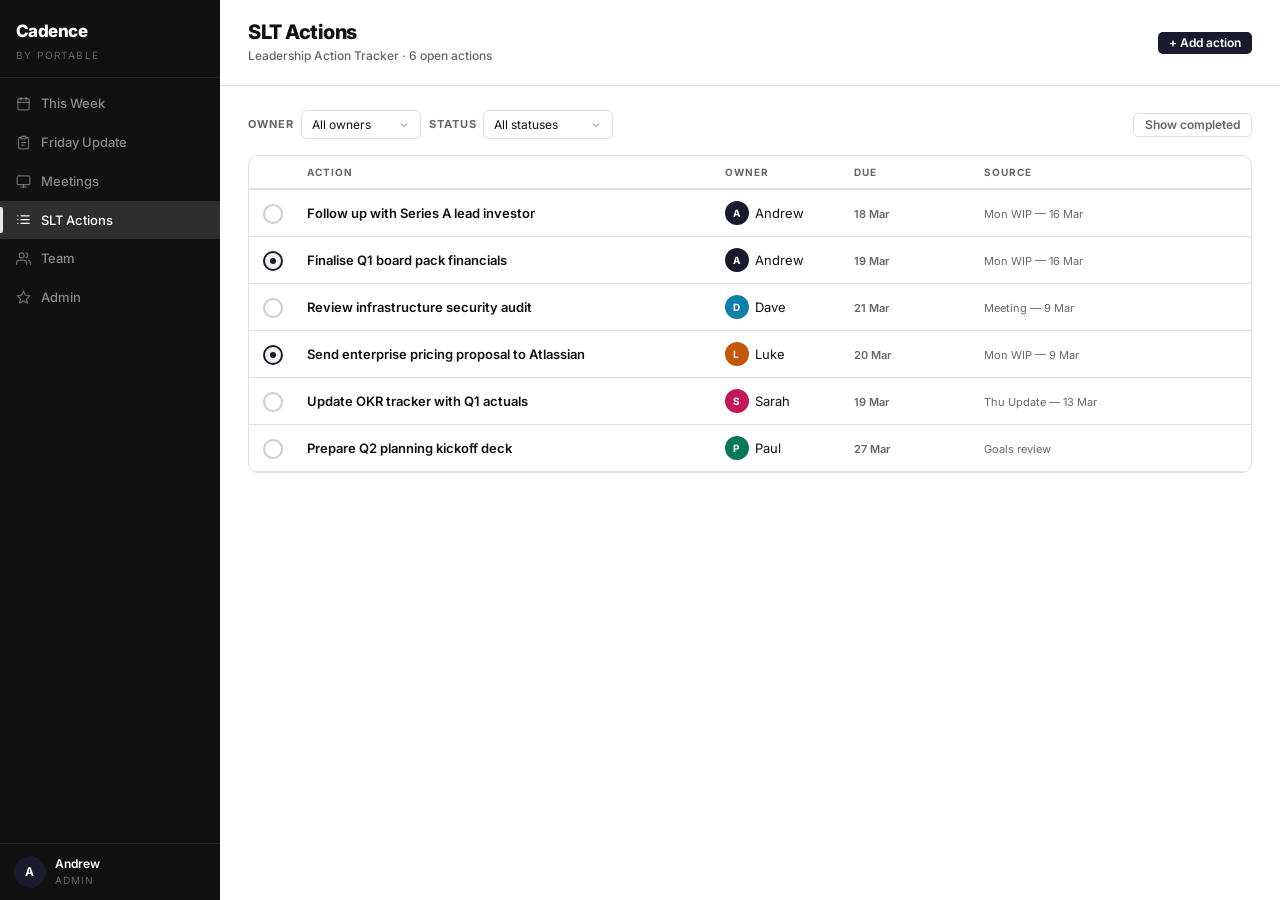
==== commit 0ddd8ae2: "Consistency, agenda editor, hover/animation polish - actions.html: replace square checkbox with circ" ====
--- a/actions.html
+++ b/actions.html
@@ -53,11 +53,10 @@
           <thead>
             <tr>
               <th style="width:4%"></th>
-              <th style="width:38%">Action</th>
-              <th style="width:12%">Owner</th>
+              <th style="width:42%">Action</th>
+              <th style="width:13%">Owner</th>
               <th style="width:13%">Due</th>
-              <th style="width:20%">Source</th>
-              <th style="width:13%">Status</th>
+              <th style="width:28%">Source</th>
             </tr>
           </thead>
           <tbody id="actions-tbody">
@@ -140,26 +139,22 @@
 
   const tbody = document.getElementById('actions-tbody');
   if (rows.length === 0) {
-    tbody.innerHTML = `<tr><td colspan="5" style="padding:28px;text-align:center;color:var(--mid);font-size:13px">No actions match your filters.</td></tr>`;
+    tbody.innerHTML = `<tr><td colspan="4" style="padding:28px;text-align:center;color:var(--mid);font-size:13px">No actions match your filters.</td></tr>`;
     return;
   }
 
   tbody.innerHTML = rows.map(a => {
-    const isDone  = a.status === 'done';
+    const isDone    = a.status === 'done';
     const isOverdue = !isDone && isOverdueDate(a.due);
-    const statusLabel = a.status === 'progress' ? 'In progress' : isDone ? 'Done' : 'To do';
-    const statusClass = a.status === 'progress' ? 'at-inprogress' : isDone ? 'at-done' : 'at-todo';
+    const titles    = { todo: 'To do — click to mark In progress', progress: 'In progress — click to mark Done', done: 'Done — click to reopen' };
     return `<tr class="${isDone ? 'at-row-done' : ''}" id="arow-${a.id}">
-      <td style="text-align:center">
-        <button class="action-check-btn${isDone ? ' checked' : ''}" onclick="completeAction(${a.id})" title="${isDone ? 'Mark as open' : 'Mark as done'}">
-          ${isDone ? '<svg width="11" height="11" viewBox="0 0 24 24" fill="none" stroke="currentColor" stroke-width="3"><polyline points="20 6 9 17 4 12"/></svg>' : ''}
-        </button>
+      <td style="text-align:center;padding-left:14px">
+        <button class="status-btn ${a.status}" onclick="cycleActionStatus(${a.id})" title="${titles[a.status]}"></button>
       </td>
       <td><span class="at-action${isDone ? ' at-done-text' : ''}">${a.title}</span></td>
       <td><div class="flex items-center gap-6"><div class="avatar avatar-sm avatar-${a.owner.toLowerCase()}">${a.owner[0]}</div><span style="font-size:13px">${a.owner}</span></div></td>
       <td><span class="at-due${isOverdue ? ' overdue' : ''}">${a.due}</span></td>
       <td><span class="at-source">${a.source || '—'}</span></td>
-      <td><span class="at-status ${statusClass}">${statusLabel}</span></td>
     </tr>`;
   }).join('');
 
@@ -180,11 +175,18 @@
   return dueDate < today;
 }
 
-function completeAction(id) {
+function cycleActionStatus(id) {
   const a = ACTIONS.find(x => x.id === id);
   if (!a) return;
-  a.status = a.status === 'done' ? 'todo' : 'done';
+  const cycle = { todo: 'progress', progress: 'done', done: 'todo' };
+  a.status = cycle[a.status] || 'todo';
   renderActions();
+  // Flash feedback on row
+  const row = document.getElementById('arow-' + id);
+  if (row) {
+    row.classList.add('at-row-flash');
+    setTimeout(() => row.classList.remove('at-row-flash'), 600);
+  }
 }
 
 function applyFilters() { renderActions(); }
--- a/styles.css
+++ b/styles.css
@@ -1744,6 +1744,44 @@
    35. THIS WEEK PAGE
    ======================== */
 .wip-view { }
+
+/* Hide status labels, tags, goal-links — clean title-only view */
+.wip-view .task-meta { display: none; }
+
+/* Task number */
+.task-num {
+  min-width: 22px; text-align: right;
+  font-size: 11px; font-weight: 700; color: var(--border);
+  font-family: 'Space Mono', monospace;
+  flex-shrink: 0; padding-right: 4px;
+  transition: color 0.15s;
+}
+.task-card:hover .task-num { color: var(--light); }
+
+/* Drag handle */
+.drag-handle {
+  color: var(--border); cursor: grab;
+  font-size: 15px; line-height: 1; flex-shrink: 0;
+  padding: 0 4px 0 0; user-select: none;
+  opacity: 0; transition: opacity 0.15s, color 0.15s;
+}
+.task-card:hover .drag-handle { opacity: 1; }
+.drag-handle:hover { color: var(--mid); }
+.drag-handle:active { cursor: grabbing; }
+.task-card.is-dragging { opacity: 0.35; background: var(--tag-bg); }
+.task-card.drop-above { border-top: 2px solid var(--dark) !important; }
+.task-card.drop-below { border-bottom: 2px solid var(--dark) !important; }
+
+/* Imperative highlight */
+.task-card.task-imperative {
+  background: #FFFBEB !important;
+  border-left: 3px solid #F59E0B !important;
+}
+.task-card.task-imperative .task-title {
+  font-weight: 700; color: #78350F;
+}
+.task-card.task-imperative .task-num { color: #F59E0B !important; }
+
 .wip-prompt {
   padding: 14px 16px; margin-bottom: 20px;
   background: var(--white); border: 1px solid var(--border);
@@ -1779,3 +1817,365 @@
 .carry-moved { animation: fade-in 0.3s ease; }
 @keyframes fade-in { from { opacity: 0; transform: translateY(-4px); } to { opacity: 1; transform: translateY(0); } }
 
+/* ========================
+   36. WIP ALIGNMENT FIXES
+   ======================== */
+/* Center status-btn & actions vertically (task-meta is hidden so single-line titles) */
+.wip-view .task-card { align-items: center; }
+.wip-view .task-card .status-btn { margin-top: 0; }
+.wip-view .task-card .task-actions { margin-top: 0; flex-direction: row; gap: 2px; }
+/* Remove task count sub-line from person headers */
+.wip-view .person-count { display: none !important; }
+/* + Add task button — full-width with padding, separated by border */
+.person-section > .add-task-btn {
+  display: flex;
+  width: 100%;
+  padding: 9px 16px;
+  margin-top: 0;
+  border-top: 1px solid var(--border);
+  color: var(--mid);
+  font-size: 12px;
+  font-weight: 500;
+  transition: color 0.12s, background 0.12s;
+}
+.person-section > .add-task-btn:hover { color: var(--purple); background: var(--bg); }
+.person-section > .add-task-form {
+  padding: 10px 16px 14px;
+  margin-top: 0;
+  border-top: 1px solid var(--border);
+  background: var(--bg);
+  gap: 8px;
+  flex-direction: column;
+}
+
+/* ========================
+   37. FRIDAY UPDATE — SECTION LABELS
+   ======================== */
+/* Make WINS / CHALLENGES / GOALS COMPLETED / QUESTIONS bolder + black */
+.ci-section-label {
+  font-size: 11px;
+  font-weight: 800;
+  text-transform: uppercase;
+  letter-spacing: 0.08em;
+  color: var(--black);
+  margin-bottom: 8px;
+  padding-top: 6px;
+  display: flex;
+  align-items: center;
+  justify-content: space-between;
+}
+/* Goals completed counter badge */
+.ci-goals-counter {
+  font-size: 10px;
+  font-weight: 700;
+  color: var(--mid);
+  background: var(--tag-bg);
+  padding: 1px 7px;
+  border-radius: 20px;
+  font-family: 'Space Mono', monospace;
+  letter-spacing: 0;
+  text-transform: none;
+}
+/* Questions section */
+.ci-ask-btn {
+  font-size: 10px;
+  font-weight: 700;
+  color: var(--mid);
+  border: 1px solid var(--border);
+  padding: 1px 7px;
+  border-radius: 4px;
+  letter-spacing: 0.04em;
+  cursor: pointer;
+  transition: all 0.12s;
+  background: none;
+  text-transform: none;
+}
+.ci-ask-btn:hover { border-color: var(--purple); color: var(--purple); }
+.ci-q-item .ci-item-text { font-style: italic; }
+.ci-q-item .ci-item-text::before { content: 'Q: '; font-weight: 700; font-style: normal; color: var(--mid); }
+.ci-q-compose { padding: 8px 0 4px; }
+.ci-q-compose .form-input-sm { width: 100%; }
+
+/* ========================
+   38. PAST-MEETING OPEN STATE FIX
+   ======================== */
+.past-meeting-body.open { display: block; }
+
+/* ========================
+   39. MEETING MODE OVERLAY
+   ======================== */
+.meeting-overlay {
+  display: none;
+  position: fixed;
+  inset: 0;
+  z-index: 1000;
+  background: var(--white);
+  flex-direction: column;
+}
+.meeting-overlay.open { display: flex; }
+.mo-header {
+  background: var(--black);
+  color: var(--white);
+  padding: 14px 24px;
+  display: flex;
+  align-items: center;
+  gap: 20px;
+  flex-shrink: 0;
+}
+.mo-title-group { flex: 1; min-width: 0; }
+.mo-meeting-title { font-size: 16px; font-weight: 800; color: var(--white); line-height: 1.2; }
+.mo-meeting-meta { font-size: 11px; color: rgba(255,255,255,0.45); margin-top: 2px; }
+.mo-timer {
+  font-family: 'Space Mono', monospace;
+  font-size: 22px;
+  font-weight: 700;
+  color: #E8E8E8;
+  min-width: 58px;
+  text-align: center;
+  flex-shrink: 0;
+}
+.mo-attendees-wrap { display: flex; align-items: center; flex-shrink: 0; }
+.mo-progress-bar { height: 3px; background: rgba(255,255,255,0.1); flex-shrink: 0; }
+.mo-progress-fill { height: 100%; background: #E8E8E8; transition: width 0.4s ease; }
+.mo-body {
+  flex: 1;
+  overflow-y: auto;
+  padding: 28px;
+  max-width: 800px;
+  margin: 0 auto;
+  width: 100%;
+}
+.mo-section-label {
+  font-size: 10px;
+  font-weight: 700;
+  text-transform: uppercase;
+  letter-spacing: 0.12em;
+  color: var(--mid);
+  margin-bottom: 12px;
+}
+.mo-item {
+  border: 1px solid var(--border);
+  border-radius: var(--radius-sm);
+  margin-bottom: 8px;
+  overflow: hidden;
+  transition: border-color 0.15s;
+}
+.mo-item:hover { border-color: #CCCCCC; }
+.mo-item.discussed { border-color: #D1FAE5; background: #F9FEFB; opacity: 0.7; }
+.mo-item-row {
+  display: flex;
+  align-items: center;
+  gap: 12px;
+  padding: 12px 14px;
+}
+.mo-item-check {
+  width: 20px; height: 20px;
+  border-radius: 50%;
+  border: 2px solid #CCCCCC;
+  flex-shrink: 0;
+  cursor: pointer;
+  transition: all 0.15s;
+  display: flex; align-items: center; justify-content: center;
+  background: transparent;
+  padding: 0;
+}
+.mo-item-check:hover { border-color: #166534; }
+.mo-item.discussed .mo-item-check { background: #4ade80; border-color: #4ade80; }
+.mo-item.discussed .mo-item-check::after {
+  content: '';
+  display: block;
+  width: 10px; height: 6px;
+  border-left: 2.5px solid #1a5c00;
+  border-bottom: 2.5px solid #1a5c00;
+  transform: rotate(-45deg) translate(1px, -1px);
+}
+.mo-item-num {
+  font-size: 10px; font-weight: 700; color: var(--mid);
+  background: var(--tag-bg); border-radius: 4px;
+  width: 20px; height: 20px;
+  display: flex; align-items: center; justify-content: center;
+  flex-shrink: 0; font-family: 'Space Mono', monospace;
+}
+.mo-item.discussed .mo-item-num { opacity: 0.4; }
+.mo-item-body { flex: 1; min-width: 0; }
+.mo-item-title { font-size: 13px; font-weight: 600; color: var(--black); line-height: 1.35; }
+.mo-item.discussed .mo-item-title { text-decoration: line-through; color: var(--mid); }
+.mo-item-source { font-size: 11px; color: var(--mid); margin-top: 2px; }
+.mo-item-right { display: flex; align-items: center; gap: 6px; flex-shrink: 0; }
+.mo-item-dur {
+  font-size: 10px; color: var(--mid);
+  background: var(--tag-bg); padding: 2px 8px;
+  border-radius: 20px; white-space: nowrap;
+  font-family: 'Space Mono', monospace;
+}
+.mo-item-notes-panel {
+  display: none;
+  padding: 0 14px 14px 46px;
+  border-top: 1px solid var(--border);
+  background: var(--bg);
+}
+.mo-item-notes-panel.open { display: block; }
+.mo-item-notes-panel textarea { margin-top: 10px; width: 100%; }
+.mo-action-badge {
+  display: none;
+  margin-top: 6px;
+  font-size: 11px; font-weight: 600; color: #166534;
+  background: #F0FDF4; border: 1px solid #D1FAE5;
+  padding: 3px 10px; border-radius: 4px;
+  width: fit-content;
+}
+.mo-action-badge.visible { display: block; }
+.mo-done-banner {
+  text-align: center;
+  padding: 40px 20px;
+  color: var(--mid);
+  font-size: 14px;
+  font-style: italic;
+}
+
+/* ========================
+   40. HOVER, TRANSITIONS & FEEDBACK ANIMATIONS
+   ======================== */
+
+/* ── Buttons ── */
+.btn { transition: background 0.12s, border-color 0.12s, color 0.12s, transform 0.08s, box-shadow 0.12s; }
+.btn:active:not(:disabled) { transform: scale(0.96); }
+.btn-primary:hover { box-shadow: 0 2px 8px rgba(0,0,0,0.15); }
+.btn-ghost:hover   { box-shadow: 0 1px 4px rgba(0,0,0,0.07); }
+
+/* ── Status buttons ── */
+.status-btn { transition: border-color 0.15s, background 0.15s, transform 0.08s, box-shadow 0.12s; }
+.status-btn:hover { box-shadow: 0 0 0 3px rgba(0,0,0,0.07); }
+.status-btn:active { transform: scale(0.78); }
+
+/* ── Task cards ── */
+.task-card { transition: border-color 0.12s, box-shadow 0.12s, background 0.12s; }
+.task-card:hover { box-shadow: 0 2px 8px rgba(0,0,0,0.07); }
+@keyframes flash-green { 0%,15% { background: #F0FDF4; } 100% { background: var(--white); } }
+.task-card.done-flash { animation: flash-green 0.6s ease; }
+
+/* ── Person sections ── */
+.person-section { transition: box-shadow 0.15s; }
+.person-section:hover { box-shadow: 0 3px 14px rgba(0,0,0,0.06); }
+
+/* ── Add task button ── */
+.person-section > .add-task-btn { transition: color 0.12s, background 0.12s; }
+
+/* ── Carry-over items ── */
+.carry-over-item { transition: border-color 0.12s, box-shadow 0.12s, opacity 0.12s; }
+.carry-over-item:hover { border-color: #CCCCCC; box-shadow: 0 2px 6px rgba(0,0,0,0.05); opacity: 1 !important; }
+
+/* ── Check-in items ── */
+.ci-item { transition: background 0.1s; border-radius: 4px; }
+.ci-item:hover { background: var(--bg); }
+.ci-item.win-item:hover       { background: #E8FBF0; }
+.ci-item.challenge-item:hover { background: #FEF5E2; }
+
+/* ── Checkin cards ── */
+.checkin-card { transition: box-shadow 0.15s; }
+.checkin-card:hover { box-shadow: 0 2px 12px rgba(0,0,0,0.07); }
+
+/* ── Agenda request cards ── */
+.agenda-request-card { transition: border-color 0.12s, box-shadow 0.12s; }
+.agenda-request-card:hover { border-color: #CCCCCC; box-shadow: 0 2px 6px rgba(0,0,0,0.05); }
+
+/* ── Goal cards ── */
+.goal-card { transition: border-color 0.12s, box-shadow 0.12s; }
+.goal-card:hover { box-shadow: 0 2px 8px rgba(0,0,0,0.06); }
+
+/* ── Wip prompt ── */
+.wip-prompt { transition: border-color 0.15s, box-shadow 0.15s; }
+.wip-prompt:hover { box-shadow: 0 2px 8px rgba(0,0,0,0.05); }
+
+/* ── Review toggle ── */
+.review-toggle { transition: border-color 0.15s, color 0.15s, background 0.15s; }
+
+/* ── Form inputs ── */
+.form-input { transition: border-color 0.12s, box-shadow 0.12s; }
+
+/* ── Modals — spring slide-in ── */
+.modal-overlay.open .modal {
+  animation: modal-spring 0.22s cubic-bezier(0.34, 1.4, 0.64, 1);
+}
+@keyframes modal-spring {
+  from { opacity: 0; transform: translateY(-12px) scale(0.96); }
+  to   { opacity: 1; transform: none; }
+}
+
+/* ── Meeting overlay ── */
+.meeting-overlay.open .mo-header { animation: mo-head-in 0.2s ease; }
+@keyframes mo-head-in { from { opacity:0; transform:translateY(-10px); } to { opacity:1; transform:none; } }
+.meeting-overlay.open .mo-body   { animation: mo-body-in 0.25s ease 0.07s both; }
+@keyframes mo-body-in { from { opacity:0; transform:translateY(6px); } to { opacity:1; transform:none; } }
+
+/* ── Meeting item mark-discussed transition ── */
+.mo-item { transition: border-color 0.2s, background 0.2s, opacity 0.3s; }
+.mo-item-title { transition: color 0.2s, text-decoration 0.2s; }
+.mo-item-check { transition: border-color 0.15s, background 0.15s, transform 0.08s; }
+.mo-item-check:active { transform: scale(0.8); }
+
+/* ── Action table row flash ── */
+@keyframes row-flash-green { 0%,15% { background: #F0FDF4; } 100% { background: transparent; } }
+.at-row-flash td { animation: row-flash-green 0.65s ease; }
+
+/* ── Action status-btn in table ── */
+.action-table .status-btn { cursor: pointer; }
+.action-table .status-btn { transition: border-color 0.15s, background 0.15s, transform 0.08s, box-shadow 0.12s; }
+
+/* ── New item slide-in ── */
+@keyframes item-slide-in { from { opacity:0; transform:translateY(-4px); } to { opacity:1; transform:none; } }
+
+/* ── Input shake (validation error) ── */
+@keyframes input-shake { 0%,100%{transform:none} 20%{transform:translateX(-5px)} 60%{transform:translateX(5px)} 80%{transform:translateX(-2px)} }
+.input-shake { animation: input-shake 0.35s ease; border-color: #DC2626 !important; }
+
+/* ── Tag transitions ── */
+.tag { transition: background 0.1s, color 0.1s; }
+
+/* ── Past meeting row open indicator ── */
+.past-meeting-row:has(+ .past-meeting-body.open) { border-bottom-left-radius: 0; border-bottom-right-radius: 0; }
+
+/* ========================
+   41. AGENDA EDITOR
+   ======================== */
+.ae-item {
+  display: flex;
+  align-items: center;
+  gap: 10px;
+  padding: 9px 16px;
+  border-bottom: 1px solid var(--border);
+  transition: background 0.1s;
+  animation: item-slide-in 0.12s ease;
+}
+.ae-item:last-child { border-bottom: none; }
+.ae-item:hover { background: var(--bg); }
+.ae-drag-handle {
+  color: #CCCCCC; cursor: grab; font-size: 14px;
+  user-select: none; opacity: 0; flex-shrink: 0;
+  padding: 0 2px; line-height: 1;
+  transition: opacity 0.1s, color 0.1s;
+}
+.ae-item:hover .ae-drag-handle { opacity: 1; }
+.ae-drag-handle:hover { color: var(--mid); }
+.ae-drag-handle:active { cursor: grabbing; }
+.ae-item.ae-dragging { opacity: 0.3; background: var(--tag-bg); }
+.ae-item.ae-drop-above { border-top: 2px solid var(--black) !important; }
+.ae-item.ae-drop-below { border-bottom: 2px solid var(--black) !important; }
+.ae-num {
+  font-size: 10px; font-weight: 700; color: var(--mid);
+  background: var(--tag-bg); border-radius: 4px;
+  width: 20px; height: 20px; display: flex; align-items: center; justify-content: center;
+  flex-shrink: 0; font-family: 'Space Mono', monospace;
+}
+.ae-title-input { flex: 1; min-width: 0; }
+.ae-dur-wrap { display: flex; align-items: center; gap: 4px; flex-shrink: 0; }
+.ae-dur-input { width: 60px; text-align: center; }
+.ae-dur-label { font-size: 11px; color: var(--mid); font-weight: 600; white-space: nowrap; }
+.ae-delete-btn {
+  font-size: 16px; color: #CCCCCC; line-height: 1;
+  padding: 2px 6px; border-radius: 4px; flex-shrink: 0;
+  opacity: 0; transition: color 0.12s, background 0.12s, opacity 0.1s;
+}
+.ae-item:hover .ae-delete-btn { opacity: 1; }
+.ae-delete-btn:hover { color: #991B1B; background: #FEE2E2; }
+
